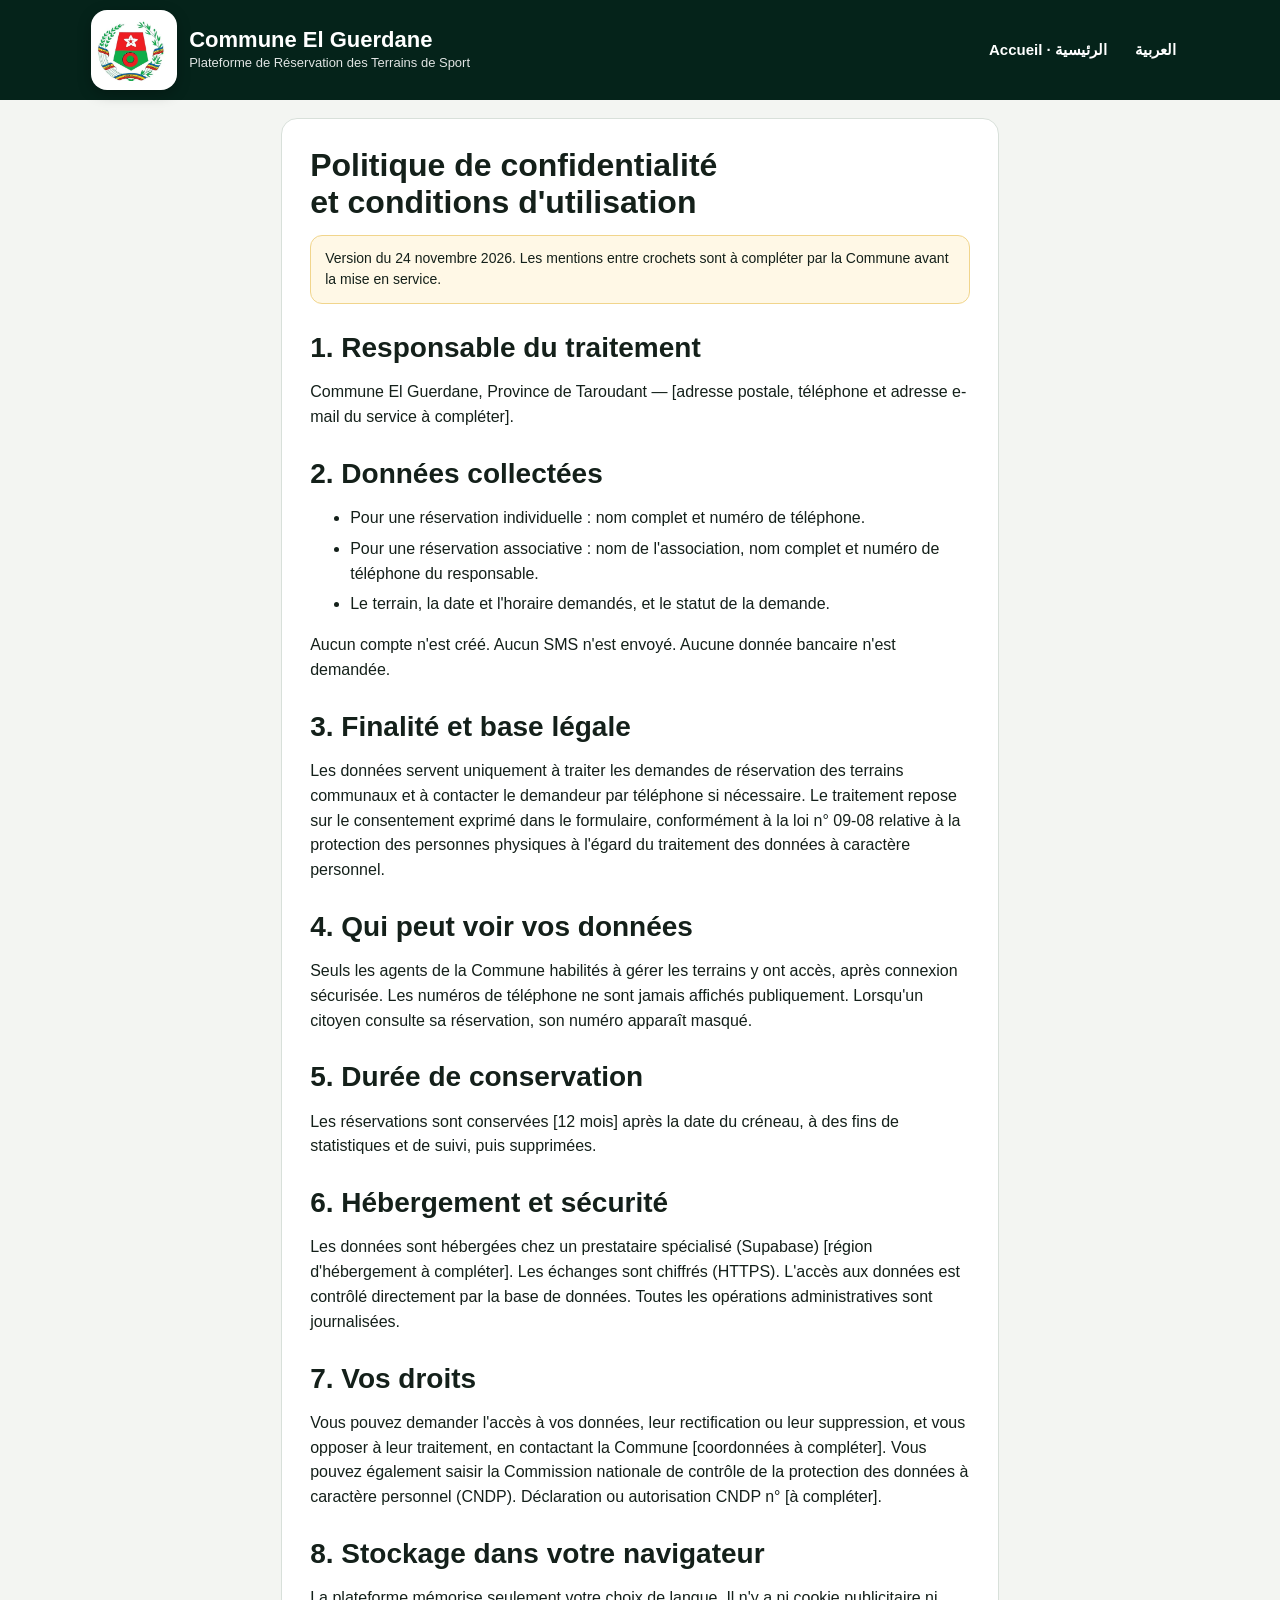
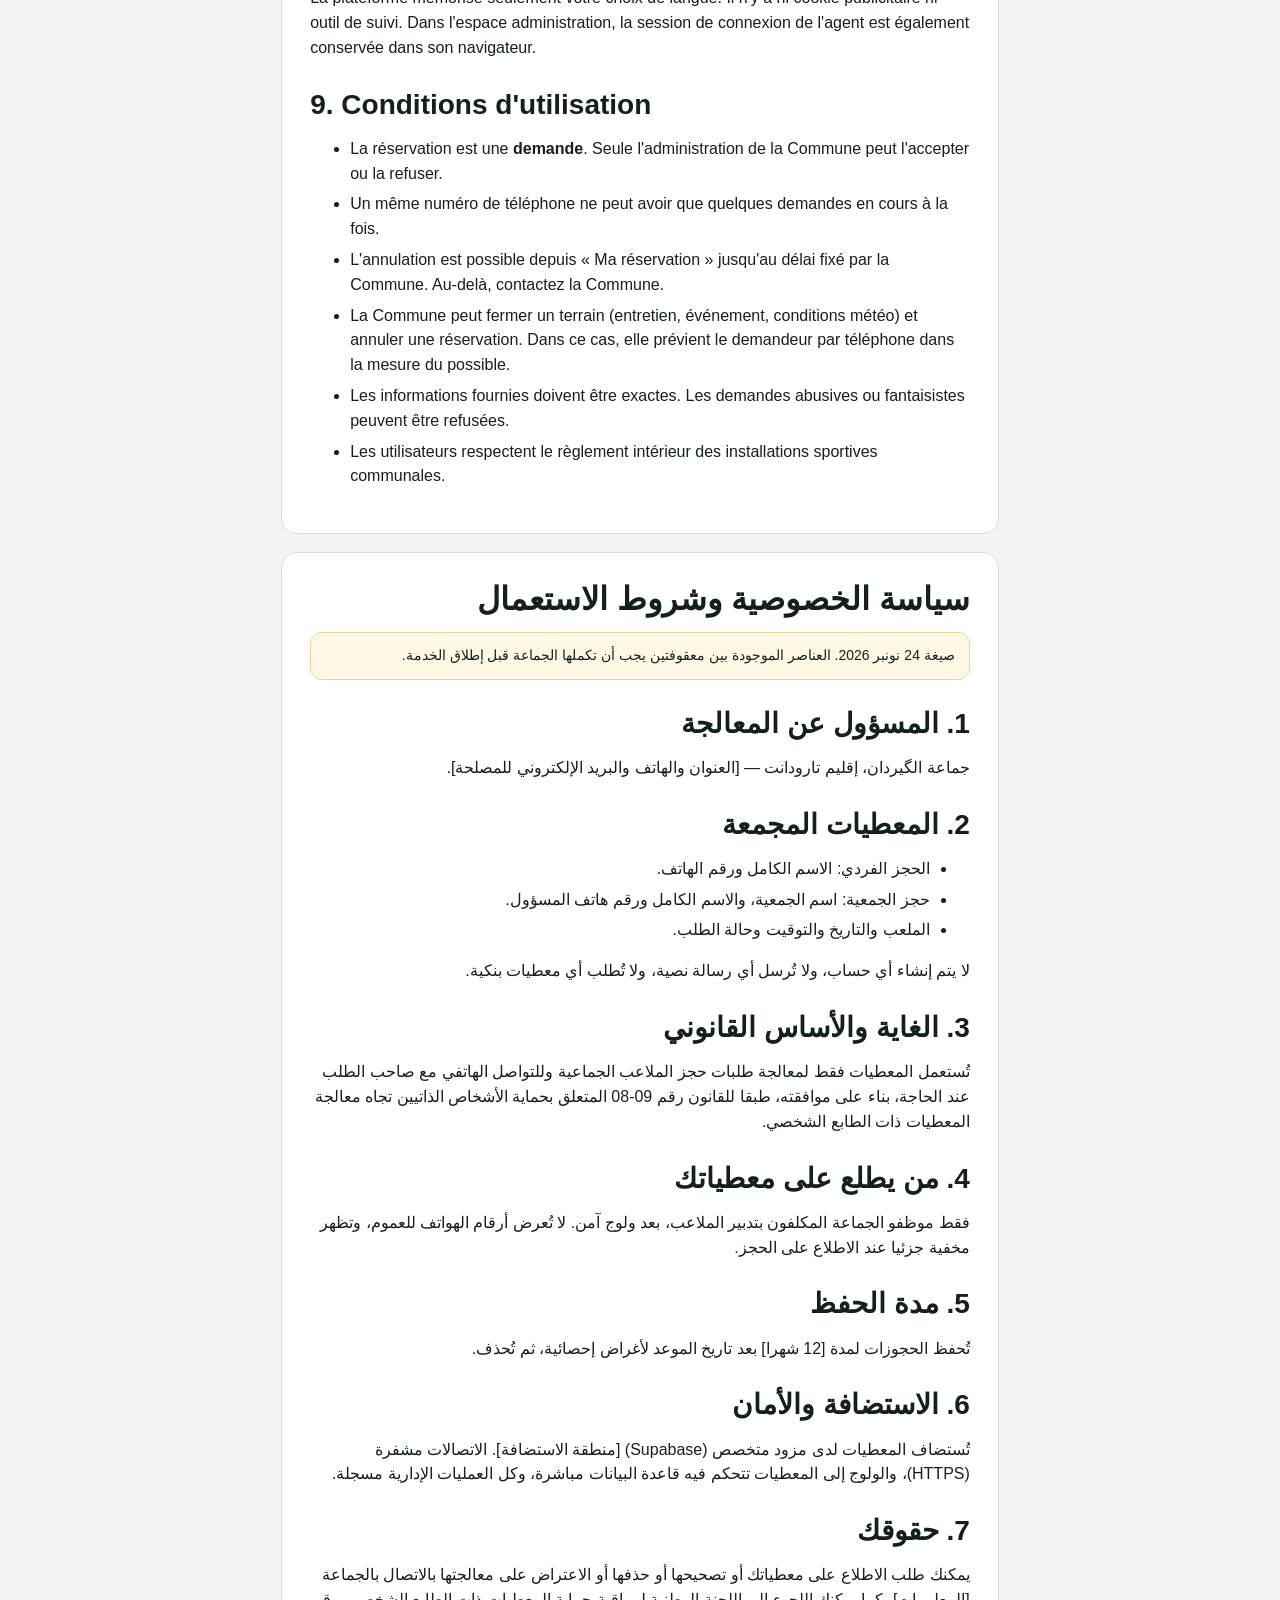
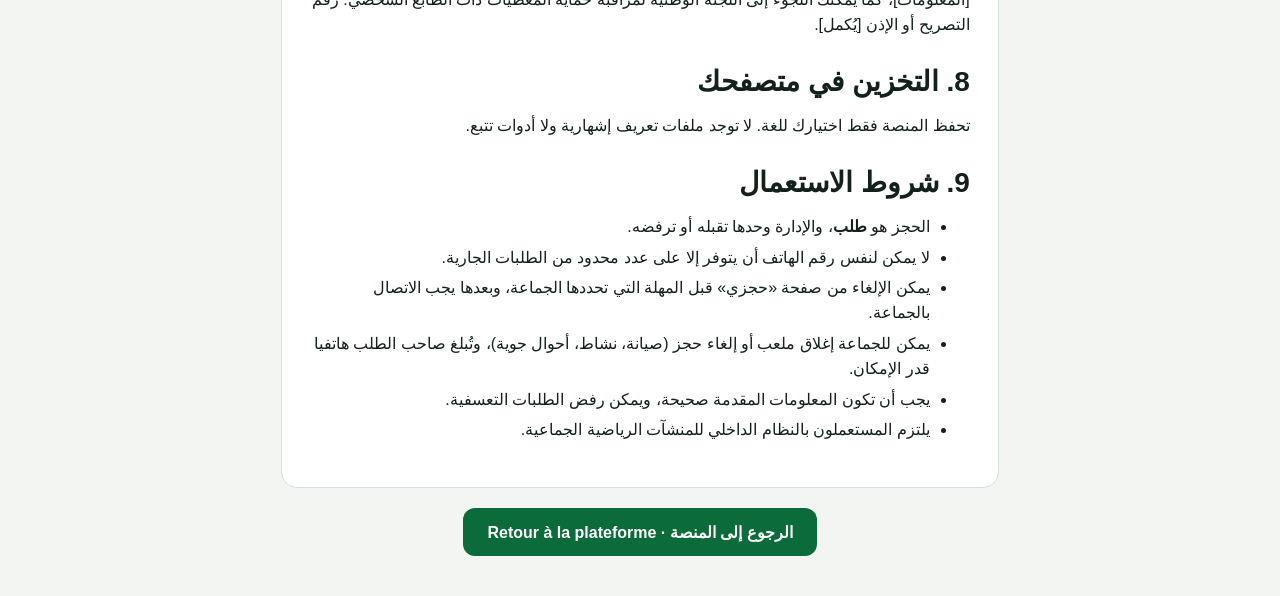
==== confidentialite.html @ 05d71c5f "Add files via upload" ====
<!DOCTYPE html>
<html lang="fr" dir="ltr">
<head>
<meta charset="utf-8">
<meta name="viewport" content="width=device-width,initial-scale=1">
<meta http-equiv="Content-Security-Policy" content="default-src 'self'; script-src 'self'; style-src 'self' 'unsafe-inline' https://fonts.googleapis.com; font-src 'self' https://fonts.gstatic.com; img-src 'self' data: blob: https://*.supabase.co; connect-src 'self' https://*.supabase.co wss://*.supabase.co; base-uri 'self'; form-action 'self'">
<meta name="referrer" content="strict-origin-when-cross-origin">
<title>Confidentialité et conditions d'utilisation – Commune El Guerdane</title>
<link rel="icon" href="assets/img/embleme.png">
<link href="https://fonts.googleapis.com/css2?family=Cairo:wght@400;600;700;800&display=swap" rel="stylesheet">
<link rel="stylesheet" href="css/style.css">
</head>
<body>
<header class="top"><div class="wrap hd"><a href="index.html" class="brand"><span class="crest"><img src="assets/img/embleme.png" alt="Commune El Guerdane"></span><span><b>Commune El Guerdane</b><small>Plateforme de Réservation des Terrains de Sport</small></span></a>
<nav class="mn"><a href="index.html">Accueil · الرئيسية</a><a href="#ar">العربية</a></nav></div></header>
<main class="wrap legal">
<div class="card">
<h1>Politique de confidentialité et conditions d'utilisation</h1>
<p class="note small">Version du 24 novembre 2026. Les mentions entre crochets sont à compléter par la Commune avant la mise en service.</p>

<h2>1. Responsable du traitement</h2>
<p>Commune El Guerdane, Province de Taroudant — [adresse postale, téléphone et adresse e-mail du service à compléter].</p>

<h2>2. Données collectées</h2>
<ul>
<li>Pour une réservation individuelle : nom complet et numéro de téléphone.</li>
<li>Pour une réservation associative : nom de l'association, nom complet et numéro de téléphone du responsable.</li>
<li>Le terrain, la date et l'horaire demandés, et le statut de la demande.</li>
</ul>
<p>Aucun compte n'est créé. Aucun SMS n'est envoyé. Aucune donnée bancaire n'est demandée.</p>

<h2>3. Finalité et base légale</h2>
<p>Les données servent uniquement à traiter les demandes de réservation des terrains communaux et à contacter le demandeur par téléphone si nécessaire. Le traitement repose sur le consentement exprimé dans le formulaire, conformément à la loi n° 09-08 relative à la protection des personnes physiques à l'égard du traitement des données à caractère personnel.</p>

<h2>4. Qui peut voir vos données</h2>
<p>Seuls les agents de la Commune habilités à gérer les terrains y ont accès, après connexion sécurisée. Les numéros de téléphone ne sont jamais affichés publiquement. Lorsqu'un citoyen consulte sa réservation, son numéro apparaît masqué.</p>

<h2>5. Durée de conservation</h2>
<p>Les réservations sont conservées [12 mois] après la date du créneau, à des fins de statistiques et de suivi, puis supprimées.</p>

<h2>6. Hébergement et sécurité</h2>
<p>Les données sont hébergées chez un prestataire spécialisé (Supabase) [région d'hébergement à compléter]. Les échanges sont chiffrés (HTTPS). L'accès aux données est contrôlé directement par la base de données. Toutes les opérations administratives sont journalisées.</p>

<h2>7. Vos droits</h2>
<p>Vous pouvez demander l'accès à vos données, leur rectification ou leur suppression, et vous opposer à leur traitement, en contactant la Commune [coordonnées à compléter]. Vous pouvez également saisir la Commission nationale de contrôle de la protection des données à caractère personnel (CNDP). Déclaration ou autorisation CNDP n° [à compléter].</p>

<h2>8. Stockage dans votre navigateur</h2>
<p>La plateforme mémorise seulement votre choix de langue. Il n'y a ni cookie publicitaire ni outil de suivi. Dans l'espace administration, la session de connexion de l'agent est également conservée dans son navigateur.</p>

<h2>9. Conditions d'utilisation</h2>
<ul>
<li>La réservation est une <b>demande</b>. Seule l'administration de la Commune peut l'accepter ou la refuser.</li>
<li>Un même numéro de téléphone ne peut avoir que quelques demandes en cours à la fois.</li>
<li>L'annulation est possible depuis « Ma réservation » jusqu'au délai fixé par la Commune. Au-delà, contactez la Commune.</li>
<li>La Commune peut fermer un terrain (entretien, événement, conditions météo) et annuler une réservation. Dans ce cas, elle prévient le demandeur par téléphone dans la mesure du possible.</li>
<li>Les informations fournies doivent être exactes. Les demandes abusives ou fantaisistes peuvent être refusées.</li>
<li>Les utilisateurs respectent le règlement intérieur des installations sportives communales.</li>
</ul>
</div>

<div class="card lang-ar" id="ar" lang="ar" dir="rtl">
<h1>سياسة الخصوصية وشروط الاستعمال</h1>
<p class="note small">صيغة 24 نونبر 2026. العناصر الموجودة بين معقوفتين يجب أن تكملها الجماعة قبل إطلاق الخدمة.</p>
<h2>1. المسؤول عن المعالجة</h2><p>جماعة الگيردان، إقليم تارودانت — [العنوان والهاتف والبريد الإلكتروني للمصلحة].</p>
<h2>2. المعطيات المجمعة</h2><ul><li>الحجز الفردي: الاسم الكامل ورقم الهاتف.</li><li>حجز الجمعية: اسم الجمعية، والاسم الكامل ورقم هاتف المسؤول.</li><li>الملعب والتاريخ والتوقيت وحالة الطلب.</li></ul><p>لا يتم إنشاء أي حساب، ولا تُرسل أي رسالة نصية، ولا تُطلب أي معطيات بنكية.</p>
<h2>3. الغاية والأساس القانوني</h2><p>تُستعمل المعطيات فقط لمعالجة طلبات حجز الملاعب الجماعية وللتواصل الهاتفي مع صاحب الطلب عند الحاجة، بناء على موافقته، طبقا للقانون رقم 09-08 المتعلق بحماية الأشخاص الذاتيين تجاه معالجة المعطيات ذات الطابع الشخصي.</p>
<h2>4. من يطلع على معطياتك</h2><p>فقط موظفو الجماعة المكلفون بتدبير الملاعب، بعد ولوج آمن. لا تُعرض أرقام الهواتف للعموم، وتظهر مخفية جزئيا عند الاطلاع على الحجز.</p>
<h2>5. مدة الحفظ</h2><p>تُحفظ الحجوزات لمدة [12 شهرا] بعد تاريخ الموعد لأغراض إحصائية، ثم تُحذف.</p>
<h2>6. الاستضافة والأمان</h2><p>تُستضاف المعطيات لدى مزود متخصص (Supabase) [منطقة الاستضافة]. الاتصالات مشفرة (HTTPS)، والولوج إلى المعطيات تتحكم فيه قاعدة البيانات مباشرة، وكل العمليات الإدارية مسجلة.</p>
<h2>7. حقوقك</h2><p>يمكنك طلب الاطلاع على معطياتك أو تصحيحها أو حذفها أو الاعتراض على معالجتها بالاتصال بالجماعة [المعلومات]، كما يمكنك اللجوء إلى اللجنة الوطنية لمراقبة حماية المعطيات ذات الطابع الشخصي. رقم التصريح أو الإذن [يُكمل].</p>
<h2>8. التخزين في متصفحك</h2><p>تحفظ المنصة فقط اختيارك للغة. لا توجد ملفات تعريف إشهارية ولا أدوات تتبع.</p>
<h2>9. شروط الاستعمال</h2><ul><li>الحجز هو <b>طلب</b>، والإدارة وحدها تقبله أو ترفضه.</li><li>لا يمكن لنفس رقم الهاتف أن يتوفر إلا على عدد محدود من الطلبات الجارية.</li><li>يمكن الإلغاء من صفحة «حجزي» قبل المهلة التي تحددها الجماعة، وبعدها يجب الاتصال بالجماعة.</li><li>يمكن للجماعة إغلاق ملعب أو إلغاء حجز (صيانة، نشاط، أحوال جوية)، وتُبلغ صاحب الطلب هاتفيا قدر الإمكان.</li><li>يجب أن تكون المعلومات المقدمة صحيحة، ويمكن رفض الطلبات التعسفية.</li><li>يلتزم المستعملون بالنظام الداخلي للمنشآت الرياضية الجماعية.</li></ul>
</div>
<p style="text-align:center;margin:20px 0 40px"><a class="btn p" href="index.html">Retour à la plateforme · الرجوع إلى المنصة</a></p>
</main>
</body>
</html>
---- css/style.css ----
/* VOICE: service public officiel, calme, lisible par tous les âges
   IDEA: un guichet communal numérique — on avance étape par étape comme à un guichet
   PICTURE: un terrain vu du ciel (lignes blanches sur gazon) qui porte la page d'accueil
   COLOUR and TYPE: vert gazon profond, blanc, rouge marocain en accent ; Cairo (arabe + latin)
   LAYOUT: une colonne calme côté citoyen, tableau de bord dense côté administration */
:root{color-scheme:light;--g:#0b6b3a;--gd:#064526;--gl:#e4f2e8;--red:#d42a2f;--bg:#f3f5f2;--card:#fff;--ink:#14201a;--mut:#55645b;--line:#d8e0da;
--pen:#d98e04;--ok:#1d8a4b;--can:#7d8580;--ref:#c1272d;--blk:#3f4a52;--done:#2f63a8}
*{box-sizing:border-box;min-width:0}
body{margin:0;background:var(--bg);color:var(--ink);font:16px/1.55 Cairo,"Segoe UI",Tahoma,Arial,sans-serif;overflow-x:clip}
h1,h2,h3{line-height:1.15;margin:0 0 12px;text-wrap:balance}
h2{font-size:clamp(22px,3vw,28px)}h3{font-size:19px}
a{color:var(--g)}
.wrap{max-width:1200px;margin:0 auto;padding:0 max(4vw,16px)}
.narrow{max-width:840px}
header.top{background:var(--g);color:#fff}
.hd{display:flex;align-items:center;gap:14px;flex-wrap:wrap;padding-block:10px}
.brand{display:flex;gap:12px;align-items:center;color:#fff;text-decoration:none;margin-inline-end:auto}
.brand b{display:block;font-size:19px;line-height:1.2}.brand small{opacity:.88;font-size:13px;display:block}
nav.mn{display:flex;gap:2px;flex-wrap:wrap}
nav.mn a{color:#fff;text-decoration:none;padding:10px 13px;border-radius:10px;font-weight:600;font-size:15px}
nav.mn a.on,nav.mn a:hover{background:rgba(255,255,255,.16)}
.langbtn{background:#fff;color:var(--g);border:0;border-radius:10px;min-height:44px;padding:6px 16px;font:inherit;font-weight:700;cursor:pointer}
.demo{background:#fff3d1;color:#664700;font-size:13px;text-align:center;padding:6px 12px}
.btn{display:inline-flex;align-items:center;justify-content:center;gap:8px;min-height:48px;padding:10px 22px;border-radius:12px;border:2px solid transparent;font:inherit;font-weight:700;cursor:pointer;text-decoration:none;font-size:16px;line-height:1.2}
.btn.p{background:var(--g);color:#fff}.btn.p:hover{background:var(--gd)}
.btn.s{background:#fff;color:var(--g);border-color:var(--g)}
.btn.r{background:var(--red);color:#fff}
.btn.gh{background:#fff;color:var(--ink);border-color:var(--line)}
.btn.sm{min-height:38px;padding:5px 12px;font-size:14px;border-radius:9px}
.btn.xl{min-height:60px;font-size:18px;padding:14px 30px}
.btn:disabled{opacity:.45;cursor:not-allowed}
:focus-visible{outline:3px solid #f2b705;outline-offset:2px}
.hero{background:linear-gradient(180deg,var(--gl),var(--bg));padding:clamp(28px,5vw,64px) 0}
.hgrid{display:grid;grid-template-columns:minmax(0,1.05fr) minmax(0,1fr);gap:clamp(20px,4vw,56px);align-items:center}
.hero h1{font-size:clamp(30px,4.4vw,48px);color:var(--gd)}
.hero p.lead{font-size:18px;color:var(--mut);max-width:34em}
.cta{display:flex;gap:12px;flex-wrap:wrap;margin-top:22px}
.pitchbox{border-radius:22px;overflow:hidden;box-shadow:0 18px 40px -18px rgba(6,61,39,.55);aspect-ratio:4/3;background:#2f8a4f}
.pitchbox svg{width:100%;height:100%;display:block}
.how{display:grid;grid-template-columns:repeat(3,minmax(0,1fr));gap:14px;margin:34px 0 8px}
.how div{background:#fff;border:1px solid var(--line);border-radius:14px;padding:16px;display:flex;gap:12px;align-items:center;font-weight:600}
.how i{flex:none;width:40px;height:40px;border-radius:50%;background:var(--g);color:#fff;display:grid;place-items:center;font-style:normal;font-weight:800}
footer{background:var(--gd);color:#e8f1ec;margin-top:48px;padding:28px 0;font-size:15px}
footer .fg{display:grid;grid-template-columns:repeat(auto-fit,minmax(220px,1fr));gap:20px}
footer b{color:#fff}
.card{background:var(--card);border:1px solid var(--line);border-radius:16px;padding:clamp(16px,3vw,28px);margin:18px 0}
.stepper{margin-top:24px}
.sp-top{font-size:15px;color:var(--mut);margin-bottom:8px}
.stepper ol{list-style:none;margin:0;padding:0;display:grid;grid-template-columns:repeat(7,minmax(0,1fr));gap:4px}
.stepper li{display:flex;flex-direction:column;align-items:center;gap:4px;font-size:12px;color:var(--mut);text-align:center}
.stepper li span{width:32px;height:32px;border-radius:50%;display:grid;place-items:center;background:#e3e8e4;font-weight:700;color:var(--mut)}
.stepper li.done span{background:var(--gl);color:var(--g)}
.stepper li.cur span{background:var(--g);color:#fff}
.stepper li.cur{color:var(--ink);font-weight:700}
.tgrid{display:grid;grid-template-columns:repeat(auto-fit,minmax(230px,1fr));gap:16px}
.tcard{display:flex;flex-direction:column;gap:6px;text-align:start;background:#fff;border:2px solid var(--line);border-radius:16px;padding:12px;font:inherit;cursor:pointer;color:var(--ink)}
.tcard:hover,.tcard.sel{border-color:var(--g);box-shadow:0 8px 22px -14px rgba(6,61,39,.6)}
.tcard b{font-size:20px}.tcard span{color:var(--mut);font-size:15px}.tcard small{color:var(--g);font-weight:700}
.timg{aspect-ratio:16/9;border-radius:11px;overflow:hidden;background:#2f8a4f}.timg svg,.timg img{width:100%;height:100%;display:block;object-fit:cover}
.cal{max-width:460px;margin:0 auto}
.calh{display:flex;align-items:center;justify-content:space-between;margin-bottom:10px}
.calh b{font-size:18px}
.calg{display:grid;grid-template-columns:repeat(7,minmax(0,1fr));gap:5px}
.calg .dn{font-size:12px;text-align:center;color:var(--mut);font-weight:700}
.calg button{aspect-ratio:1;border-radius:10px;border:1px solid var(--line);background:#fff;font:inherit;font-weight:700;cursor:pointer;display:flex;flex-direction:column;align-items:center;justify-content:center;line-height:1.1;color:var(--ink)}
.calg button small{font-size:10px;font-weight:600;color:var(--ok)}
.calg button:disabled{background:#f0f2f0;color:#b4bcb6;cursor:not-allowed;border-color:transparent}
.calg button.full small{color:var(--red)}
.calg button.sel{background:var(--g);color:#fff}.calg button.sel small{color:#fff}
.calg button.today{border-color:var(--g)}
.slots{display:grid;grid-template-columns:repeat(auto-fill,minmax(130px,1fr));gap:10px}
.slot{min-height:58px;border-radius:12px;border:2px solid var(--g);background:#fff;color:var(--g);font:inherit;font-weight:800;font-size:17px;cursor:pointer;display:flex;flex-direction:column;align-items:center;justify-content:center;line-height:1.2;white-space:nowrap}
.slot small{font-size:12px;font-weight:600}
.slot:hover{background:var(--gl)}
.slot:disabled{border-color:transparent;background:#eef0ee;color:#9aa49d;cursor:not-allowed;text-decoration:line-through}
.slot:disabled small{text-decoration:none}
.seg{display:grid;grid-template-columns:1fr 1fr;gap:10px;margin-bottom:18px}
.seg button{min-height:56px;border-radius:12px;border:2px solid var(--line);background:#fff;font:inherit;font-weight:700;font-size:17px;cursor:pointer;color:var(--ink)}
.seg button.on{border-color:var(--g);background:var(--gl);color:var(--gd)}
.f{display:block;margin-bottom:16px}
.f>span{display:block;font-weight:700;margin-bottom:6px}
input,select,textarea{font:inherit;font-size:16px;width:100%;min-height:48px;padding:10px 12px;border:1.5px solid #c3cdc6;border-radius:10px;background:#fff;color:var(--ink)}
input:focus,select:focus{border-color:var(--g);outline:none;box-shadow:0 0 0 3px rgba(11,93,59,.18)}
input[type=checkbox]{width:22px;height:22px;min-height:0;accent-color:var(--g);flex:none}
.f small{color:var(--mut);font-size:13px}
.err{display:block;color:var(--red);font-size:14px;font-style:normal;font-weight:600;margin-top:4px}
.chk{display:flex;gap:10px;align-items:flex-start;font-size:15px;margin:8px 0 16px}
.code{font-size:30px;letter-spacing:.5em;text-align:center;font-weight:800;max-width:300px;margin:0 auto;display:block;direction:ltr}
.nav2{display:flex;justify-content:space-between;gap:10px;flex-wrap:wrap;margin-top:20px}
.recap{display:grid;grid-template-columns:auto 1fr;gap:10px 18px;font-size:17px;margin:0}
.recap dt{color:var(--mut)}.recap dd{margin:0;font-weight:700}
.okbox{text-align:center;padding:10px 0}
.okic{width:84px;height:84px;border-radius:50%;background:var(--gl);display:grid;place-items:center;margin:0 auto 14px}
.resnum{display:inline-block;font-size:28px;font-weight:800;letter-spacing:.04em;background:var(--gl);color:var(--gd);padding:8px 20px;border-radius:12px;direction:ltr;margin:6px 0 10px}
.note{background:#fff8e6;border:1px solid #f1d58c;border-radius:12px;padding:12px 14px;font-size:15px}
.badge{display:inline-block;padding:2px 10px;border-radius:999px;font-size:13px;font-weight:700;color:#fff;white-space:nowrap}
.b-pending{background:var(--pen)}.b-confirmed{background:var(--ok)}.b-refused{background:var(--ref)}.b-cancelled{background:var(--can)}.b-done{background:var(--done)}.b-blocked{background:var(--blk)}
.b-assoc{background:#e9e1f7;color:#4b2a86}.b-indiv{background:#e4ecf4;color:#294b6e}
.rlist{display:grid;gap:12px}
.ritem{border:1px solid var(--line);border-radius:14px;padding:14px 16px;display:grid;gap:4px}
.ritem .top{display:flex;justify-content:space-between;gap:8px;flex-wrap:wrap;align-items:center}
.ritem b.n{direction:ltr;unicode-bidi:isolate}
/* admin */
.adm{display:grid;grid-template-columns:230px minmax(0,1fr);gap:20px;margin-top:20px}
.side{background:#fff;border:1px solid var(--line);border-radius:16px;padding:10px;align-self:start;position:sticky;top:10px}
.side button{display:flex;width:100%;text-align:start;background:none;border:0;font:inherit;font-weight:600;padding:11px 12px;border-radius:10px;cursor:pointer;color:var(--ink);min-height:44px;align-items:center;gap:8px}
.side button.on{background:var(--gl);color:var(--gd)}
.side .who{font-size:13px;color:var(--mut);padding:8px 12px;border-top:1px solid var(--line);margin-top:6px}
.kpis{display:grid;grid-template-columns:repeat(4,minmax(0,1fr));gap:12px}
.kpi{background:#fff;border:1px solid var(--line);border-radius:14px;padding:14px 16px}
.kpi span{color:var(--mut);font-size:14px;display:block}.kpi b{font-size:clamp(28px,4vw,38px);line-height:1.1}
.kpi.pen{border-top:4px solid var(--pen)}.kpi.ok{border-top:4px solid var(--ok)}.kpi.can{border-top:4px solid var(--can)}.kpi.tod{border-top:4px solid var(--g)}
.two{display:grid;grid-template-columns:minmax(0,1fr) minmax(0,1fr);gap:16px}
.bar{display:grid;grid-template-columns:110px minmax(0,1fr) 40px;gap:10px;align-items:center;margin:8px 0;font-size:15px}
.bar i{display:block;height:14px;border-radius:7px;background:var(--g)}
.bar em{font-style:normal;font-weight:700;text-align:end}
.wk{display:grid;grid-template-columns:repeat(7,minmax(0,1fr));gap:6px;align-items:end;height:130px}
.wk div{display:flex;flex-direction:column;align-items:center;justify-content:flex-end;height:100%;font-size:12px;color:var(--mut)}
.wk i{display:block;width:70%;background:var(--g);border-radius:6px 6px 0 0;min-height:3px}
.wk b{font-size:13px;color:var(--ink)}
.tools{display:flex;gap:8px;flex-wrap:wrap;align-items:center;margin-bottom:14px}
.tools input,.tools select{width:auto;flex:1 1 150px;min-height:44px}
table{width:100%;border-collapse:collapse;font-size:15px}
th,td{padding:10px 8px;border-bottom:1px solid var(--line);text-align:start;vertical-align:top}
th{font-size:13px;color:var(--mut);font-weight:700;background:#f7f9f7}
td.num,.ltr{direction:ltr;unicode-bidi:isolate;white-space:nowrap}
.acts{display:flex;gap:6px;flex-wrap:wrap}
.scroll{overflow-x:auto}
.legend{display:flex;gap:12px;flex-wrap:wrap;font-size:13px;margin:6px 0 12px}
.legend span{display:flex;gap:6px;align-items:center}.legend i{width:14px;height:14px;border-radius:4px;display:inline-block}
.pg{border-collapse:separate;border-spacing:0;min-width:760px;font-size:13px}
.pg th,.pg td{border:1px solid var(--line);padding:4px;height:44px}
.pg td.h{font-weight:700;color:var(--mut);white-space:nowrap;width:64px;background:#f7f9f7;position:sticky;inset-inline-start:0}
.chip{display:block;width:100%;text-align:start;border:0;border-radius:7px;padding:3px 6px;margin:2px 0;font:inherit;font-size:12px;font-weight:700;color:#fff;cursor:pointer;line-height:1.3;overflow:hidden;text-overflow:ellipsis;white-space:nowrap}
.c-pending{background:var(--pen)}.c-confirmed{background:var(--ok)}.c-cancelled{background:var(--can);text-decoration:line-through}.c-refused{background:var(--ref);text-decoration:line-through}.c-done{background:var(--done)}.c-blocked{background:repeating-linear-gradient(45deg,#3f4a52,#3f4a52 6px,#59646c 6px,#59646c 12px);cursor:default}
.mgrid{display:grid;grid-template-columns:repeat(7,minmax(0,1fr));gap:4px}
.mgrid .dn{font-size:12px;font-weight:700;color:var(--mut);text-align:center}
.mgrid button{min-height:76px;border:1px solid var(--line);background:#fff;border-radius:10px;text-align:start;padding:5px;font:inherit;cursor:pointer;display:flex;flex-direction:column;gap:3px;color:var(--ink)}
.mgrid button.out{opacity:.4}.mgrid button.today{border-color:var(--g);border-width:2px}
.mgrid .dots{display:flex;gap:3px;flex-wrap:wrap}.mgrid .dots span{font-size:11px;color:#fff;border-radius:5px;padding:0 5px;font-weight:700}
.tform{display:grid;grid-template-columns:repeat(2,minmax(0,1fr));gap:0 16px}
.days{display:flex;flex-wrap:wrap;gap:8px;margin-bottom:16px}
.days label{display:flex;gap:6px;align-items:center;border:1px solid var(--line);border-radius:10px;padding:6px 10px;font-size:14px}
.thumb{width:120px;aspect-ratio:16/9;border-radius:8px;overflow:hidden;background:#2f8a4f}.thumb svg,.thumb img{width:100%;height:100%;object-fit:cover;display:block}
.muted{color:var(--mut)}.small{font-size:14px}
.crest{flex:none;width:86px;height:80px;border-radius:16px;background:#fff;display:grid;place-items:center;box-shadow:0 4px 14px rgba(0,0,0,.25);padding:5px}.crest img{width:100%;height:100%;object-fit:contain;image-rendering:auto}.brand b{font-size:22px!important}@media(max-width:700px){.crest{width:66px;height:62px}}
.brand .pl{display:flex;gap:8px;align-items:center;padding-inline-start:14px;margin-inline-start:4px;border-inline-start:1px solid rgba(255,255,255,.35)}
.pitchbox{position:relative;margin:0;aspect-ratio:4/3.4;background:#2f8a4f}.pitchbox img{width:100%;height:100%;object-fit:cover;display:block}
.pitchbox figcaption{position:absolute;inset-inline:0;bottom:0;padding:28px 14px 10px;background:linear-gradient(transparent,rgba(0,0,0,.65));color:#fff;font-size:13px;font-weight:600}
.pbadge{position:absolute;top:14px;inset-inline-start:14px;display:flex;gap:10px;align-items:center;background:rgba(255,255,255,.94);border-radius:14px;padding:6px 12px 6px 6px;box-shadow:0 8px 20px -8px rgba(0,0,0,.4)}
.pbadge small{white-space:nowrap}.pitchbox img{object-position:62% center}.pbadge b{display:block;font-size:18px;color:var(--gd);line-height:1.1}.pbadge small{color:var(--mut);font-size:12px}
.ours{margin-top:30px}.tcard.big{cursor:default}.tcard.big .btn{margin-top:6px}
.timg{position:relative}.timg .tag{position:absolute;top:10px;inset-inline-start:10px;background:var(--red);color:#fff;font-weight:800;padding:3px 12px;border-radius:8px;font-size:15px}
.flogo{display:flex;gap:14px;align-items:flex-start}.flogo img{width:92px;border-radius:12px;background:#fff;padding:4px;flex:none}
@media(max-width:900px){.brand .pl{display:none}}
.dhero{display:grid;grid-template-columns:minmax(0,1fr) auto;gap:20px;align-items:center;background:radial-gradient(circle at 85% 20%,#14874a 0,transparent 55%),linear-gradient(135deg,#064526,#0b6b3a);color:#fff;border-radius:20px;padding:clamp(18px,3vw,30px);position:relative;overflow:hidden;margin-bottom:16px}
.dhero::before{content:"";position:absolute;inset:-40px auto -40px 52%;width:260px;border:2px solid rgba(255,255,255,.08);border-radius:50%}
.dhero::after{content:"";position:absolute;top:0;bottom:0;left:52%;border-left:2px solid rgba(255,255,255,.08)}
.dh-txt{position:relative;z-index:1}.dh-txt small{opacity:.8;font-weight:600}.dhero h2{font-size:clamp(26px,3.4vw,36px);margin:4px 0 6px}.dhero p{margin:0;opacity:.9}
.dbtn{background:#fff;color:var(--gd)}.dbtn.o{background:transparent;color:#fff;border-color:rgba(255,255,255,.6)}
.ring{position:relative;width:150px;height:150px;z-index:1}.ring svg{width:100%;height:100%}.ring div{position:absolute;inset:0;display:flex;flex-direction:column;align-items:center;justify-content:center;text-align:center}.ring b{font-size:32px;line-height:1}.ring small{font-size:11px;opacity:.85;max-width:90px;line-height:1.25}
.kp2{display:grid;grid-template-columns:repeat(4,minmax(0,1fr));gap:12px;margin-bottom:16px}
.k{background:#fff;border-radius:16px;padding:16px;display:grid;grid-template-columns:auto 1fr;grid-template-rows:auto auto;column-gap:12px;align-items:center;border:1px solid var(--line);box-shadow:0 6px 18px -14px rgba(6,69,38,.5)}
.k i{grid-row:span 2;width:50px;height:50px;border-radius:14px;display:grid;place-items:center}.k b{font-size:30px;line-height:1}.k span{font-size:13px;color:var(--mut);line-height:1.25}
.k-tod i{background:#e4f2e8;color:var(--g)}.k-pen i{background:#fdf1d8;color:#b57400}.k-ok i{background:#dff3e7;color:var(--ok)}.k-can i{background:#eceeed;color:#5f6763}
.dgrid{display:grid;grid-template-columns:minmax(0,1.5fr) minmax(0,1fr);gap:16px;margin-bottom:16px}
.panel{background:#fff;border:1px solid var(--line);border-radius:18px;padding:18px;margin-bottom:16px}.dgrid .panel{margin:0}
.ph{display:flex;justify-content:space-between;align-items:center;gap:8px;margin-bottom:12px}.ph h3{margin:0}
.trow{display:grid;grid-template-columns:150px minmax(0,1fr);gap:12px;align-items:center;padding:10px 0;border-bottom:1px dashed var(--line)}
.tname{display:flex;gap:10px;align-items:center}.tth{width:52px;height:40px;border-radius:9px;overflow:hidden;flex:none;background:#2f8a4f}.tth img,.tth svg{width:100%;height:100%;object-fit:cover;display:block}.tth.big{width:88px;height:62px;border-radius:12px}
.trk{display:grid;grid-auto-flow:column;grid-auto-columns:minmax(0,1fr);gap:5px}.trk.closed{display:block;color:var(--mut);font-style:italic;padding:12px;background:#f3f5f3;border-radius:10px}
.sl{border:0;border-radius:10px;padding:7px 8px;text-align:start;font:inherit;display:flex;flex-direction:column;min-height:56px;overflow:hidden}.sl b{font-size:14px}.sl span{font-size:11.5px;white-space:nowrap;overflow:hidden;text-overflow:ellipsis}
button.sl{cursor:pointer}.s-free{background:repeating-linear-gradient(90deg,#eef6f0 0 10px,#e6f1ea 10px 20px);color:var(--g)}.s-pending{background:var(--pen);color:#fff}.s-confirmed,.s-done{background:var(--ok);color:#fff}.s-blocked{background:#3f4a52;color:#fff}
.lg-free{background:#e6f1ea;border:1px solid #bcd9c6}.lg-pending{background:var(--pen)}.lg-confirmed{background:var(--ok)}.lg-blocked{background:#3f4a52}
.pc{display:grid;grid-template-columns:auto minmax(0,1fr) auto;gap:12px;align-items:center;padding:10px 0;border-bottom:1px solid var(--line)}
.pd{width:50px;height:54px;border-radius:12px;background:#fdf1d8;color:#8a5a00;display:flex;flex-direction:column;align-items:center;justify-content:center;line-height:1}.pd b{font-size:20px}.pd small{font-size:11px}
.pi b{display:block}.pi small{color:var(--mut);font-size:13px}
.empty{text-align:center;padding:18px 8px;color:var(--mut)}.empty p{margin:8px 0 12px}
.wk2{display:grid;grid-template-columns:repeat(7,minmax(0,1fr));gap:8px;height:170px;align-items:end}
.wk2 div{height:100%;display:flex;flex-direction:column;justify-content:flex-end;align-items:center;gap:4px}.wk2 i{width:100%;max-width:38px;border-radius:10px 10px 4px 4px;background:linear-gradient(#1f9a4a,#0b6b3a)}.wk2 em{font-style:normal;font-weight:700;font-size:13px}.wk2 span{font-size:12px;color:var(--mut)}
.wk2 .now i{background:linear-gradient(#e8484d,#c1272d)}.wk2 .now span{color:var(--red);font-weight:700}
.tocc{display:grid;grid-template-columns:auto minmax(0,1fr);gap:12px;align-items:center;margin-bottom:14px}
.meter{height:10px;border-radius:6px;background:#eef1ef;margin:6px 0 4px;overflow:hidden}.meter i{display:block;height:100%;background:linear-gradient(90deg,#1f9a4a,#f3c316);border-radius:6px}
@media(max-width:1000px){.dgrid{grid-template-columns:1fr}.kp2{grid-template-columns:repeat(2,minmax(0,1fr))}}
@media(max-width:560px){.dhero{grid-template-columns:1fr}.ring{width:120px;height:120px}.trow{grid-template-columns:1fr}.trk{grid-auto-flow:row;grid-template-columns:repeat(auto-fill,minmax(88px,1fr))}}
/* ===== V7 : terrain de nuit sous les projecteurs ===== */
:root{--night:#05231a;--night2:#0a3826;--flood:#f3c316;--fs:Oswald,"Arial Narrow",Cairo,sans-serif}
header.top{background:var(--night)}nav.mn a.on,nav.mn a:hover{background:rgba(243,195,22,.16);color:#fff}
.demo{background:#0a3826;color:#cfe6d7}
.btn.y{background:var(--flood);color:#2b2200}.btn.y:hover{background:#ffd640}.btn.w{background:transparent;color:#fff;border-color:rgba(255,255,255,.7)}.btn.w:hover{background:rgba(255,255,255,.1)}
.night{position:relative;overflow:hidden;color:#fff;background:radial-gradient(ellipse 38% 55% at 6% 0%,rgba(255,236,170,.38),transparent 70%),radial-gradient(ellipse 38% 55% at 94% 0%,rgba(255,236,170,.38),transparent 70%),linear-gradient(180deg,rgba(3,22,14,.62),rgba(3,26,16,.94) 78%),var(--bg) center 60%/cover,#06261a;padding:clamp(40px,6vw,84px) 0 0}
.lamp{position:absolute;top:-6px;width:96px;opacity:.95}.lamp.l{left:1%}.lamp.r{right:1%}
.bulb{filter:drop-shadow(0 0 6px #fff3b0) drop-shadow(0 0 14px rgba(255,220,120,.9))}
.nhero{display:grid;grid-template-columns:minmax(0,1.1fr) minmax(0,.9fr);gap:clamp(24px,4vw,60px);align-items:center;position:relative;z-index:1;padding-bottom:40px}
.nlogo{display:inline-flex;align-items:center;gap:12px;background:rgba(255,255,255,.95);color:var(--night);border-radius:16px;padding:6px 16px 6px 6px;font-weight:700;font-size:14px;line-height:1.3;margin-bottom:22px}.nlogo img{width:64px;height:56px;object-fit:contain}.nlogo b{font-family:var(--fs);font-size:17px;color:#0b6b3a}
.night h1{font-size:clamp(34px,5.4vw,60px);line-height:1.04;margin:0 0 14px;color:#fff}.night h1 em{display:block;font-style:normal;color:var(--flood);text-shadow:0 0 28px rgba(243,195,22,.45)}
.night .lead{color:#d8eadf;font-size:18px;max-width:32em}
.perks{list-style:none;display:flex;flex-wrap:wrap;gap:8px 18px;padding:0;margin:22px 0 0;font-size:15px;color:#cfe6d7}.perks li::before{content:"✓";color:var(--flood);font-weight:800;margin-inline-end:6px}
.board{background:rgba(4,22,14,.72);backdrop-filter:blur(6px);-webkit-backdrop-filter:blur(6px);border:1px solid rgba(255,255,255,.14);border-radius:22px;padding:18px;box-shadow:0 30px 60px -30px rgba(0,0,0,.8)}
.bhead{display:flex;align-items:center;gap:10px;margin-bottom:12px;font-family:var(--fs);font-size:20px;letter-spacing:.02em}.bhead span:last-child{margin-inline-start:auto;font-size:15px;color:#a9c9b5}
.dot{width:10px;height:10px;border-radius:50%;background:#2ee66b;box-shadow:0 0 0 0 rgba(46,230,107,.6);animation:pulse 2s infinite}
@keyframes pulse{70%{box-shadow:0 0 0 10px rgba(46,230,107,0)}100%{box-shadow:0 0 0 0 rgba(46,230,107,0)}}
.sbrow{padding:12px 0;border-top:1px solid rgba(255,255,255,.1)}.sbh{display:flex;justify-content:space-between;gap:8px;flex-wrap:wrap;margin-bottom:8px}.sbh b{font-size:17px}.sbh span{font-size:13px;color:#a9c9b5}
.sbslots{display:grid;grid-template-columns:repeat(auto-fill,minmax(70px,1fr));gap:6px}
.sbs{font-family:var(--fs);font-size:20px;font-weight:600;border-radius:10px;padding:8px 4px;text-align:center;background:#0d2f20;color:var(--flood);border:1px solid rgba(243,195,22,.45);cursor:pointer;direction:ltr}
button.sbs:hover{background:var(--flood);color:#2b2200}.sbs.off{color:rgba(255,255,255,.28);border-color:transparent;background:rgba(255,255,255,.05);text-decoration:line-through;cursor:default}
.sbnone{color:#a9c9b5;font-size:14px;margin:0}.bnote{font-size:13px;color:#a9c9b5;margin:10px 0 0}
.pline{display:block;width:100%;height:70px;position:relative;z-index:1}
.steps3{margin-top:34px}.steps3 ol{list-style:none;padding:0;margin:0;display:grid;grid-template-columns:repeat(3,minmax(0,1fr));gap:16px;position:relative}
.steps3 ol::before{content:"";position:absolute;top:28px;inset-inline:10% 10%;border-top:3px dashed #b9d8c4}
.steps3 li{position:relative;text-align:center;display:flex;flex-direction:column;align-items:center;gap:10px}
.steps3 li span{width:56px;height:56px;border-radius:50%;background:var(--night);color:var(--flood);font-family:var(--fs);font-size:26px;display:grid;place-items:center;box-shadow:0 0 0 6px var(--bg)}
.tgrid2{display:grid;grid-template-columns:repeat(auto-fit,minmax(280px,1fr));gap:20px}
.tc2{background:#fff;border-radius:22px;overflow:hidden;border:1px solid var(--line);box-shadow:0 20px 40px -30px rgba(5,35,26,.7)}
.tc2img{position:relative;aspect-ratio:16/10;background:#2f8a4f}.tc2img img,.tc2img svg{width:100%;height:100%;object-fit:cover;display:block}
.tc2ov{position:absolute;inset:auto 0 0 0;padding:40px 18px 14px;background:linear-gradient(transparent,rgba(3,22,14,.85));color:#fff;display:flex;justify-content:space-between;align-items:flex-end;gap:10px}
.tc2ov b{font-family:var(--fs);font-size:30px;line-height:1}.tc2ov span{font-family:var(--fs);font-size:18px;color:var(--flood)}
.tc2body{padding:16px 18px 18px;display:grid;gap:10px}.tc2body p{margin:0;color:var(--mut)}
.chips{display:flex;gap:6px;flex-wrap:wrap}.chips span{background:var(--gl);color:var(--gd);border-radius:999px;padding:3px 12px;font-size:13px;font-weight:700}
.inaug{margin:36px 0 0;position:relative;border-radius:24px;overflow:hidden;aspect-ratio:16/7;min-height:340px;display:grid}.inaug img{height:100%;min-height:0}
.inaug img{grid-area:1/1;width:100%;height:100%;object-fit:cover;object-position:60% 12%}
.inaug figcaption{grid-area:1/1;align-self:end;background:linear-gradient(transparent,rgba(3,22,14,.9) 55%);color:#fff;padding:60px clamp(18px,3vw,32px) 22px;display:grid;gap:6px}
.inaug b{font-size:clamp(22px,3vw,30px);line-height:1.15}.inaug span{color:#d8eadf;max-width:40em}.inaug small{color:#a9c9b5;font-size:13px}
/* réservation */
.stepper ol{position:relative}.stepper li.cur span{background:var(--night);color:var(--flood);box-shadow:0 0 0 4px rgba(243,195,22,.35)}
.slots{grid-template-columns:repeat(auto-fill,minmax(130px,1fr))}
.slot{background:var(--night);color:var(--flood);border:0;font-family:var(--fs);font-size:22px;min-height:72px;box-shadow:inset 0 -3px 0 rgba(0,0,0,.35)}
.slot small{font-family:Cairo,sans-serif;color:#9fd7b2;font-size:12px}.slot:hover{background:var(--night2);outline:2px solid var(--flood)}
.slot:disabled{background:#e9ecea;color:#a4ada7}
.tcard{border-radius:20px}.calg button.sel{background:var(--night);color:var(--flood)}
.ticket{display:grid;grid-template-columns:minmax(0,1fr) 150px;max-width:620px;margin:10px auto 18px;filter:drop-shadow(0 18px 28px rgba(5,35,26,.28))}
.tk-main{background:#fff;border-radius:18px 0 0 18px;padding:20px;border:1px solid var(--line);border-inline-end:0;position:relative}
[dir=rtl] .tk-main{border-radius:0 18px 18px 0}
.tk-top{display:flex;align-items:center;gap:10px;font-weight:700;line-height:1.25}.tk-top img{width:52px;height:46px;object-fit:contain}.tk-top small{font-weight:600;color:var(--mut)}
.tk-num{font-family:var(--fs);font-size:clamp(26px,5vw,34px);letter-spacing:.04em;color:var(--night);margin:12px 0}
.ticket dl{display:grid;grid-template-columns:1fr 1fr;gap:10px 16px;margin:0}.ticket dt{font-size:12px;color:var(--mut)}.ticket dd{margin:0;font-weight:700}
.tk-stub{background:var(--night);color:#fff;border-radius:0 18px 18px 0;display:flex;flex-direction:column;align-items:center;justify-content:center;gap:2px;padding:16px 10px;position:relative;border-inline-start:3px dashed rgba(255,255,255,.35);
 -webkit-mask:radial-gradient(circle 12px at 0 0,#0000 98%,#000) top left/100% 51% no-repeat,radial-gradient(circle 12px at 0 100%,#0000 98%,#000) bottom left/100% 51% no-repeat;mask:radial-gradient(circle 12px at 0 0,#0000 98%,#000) top left/100% 51% no-repeat,radial-gradient(circle 12px at 0 100%,#0000 98%,#000) bottom left/100% 51% no-repeat}
[dir=rtl] .tk-stub{border-radius:18px 0 0 18px}
.tk-stub small{color:#a9c9b5;font-size:12px}.tk-stub b{font-family:var(--fs);font-size:44px;color:var(--flood);line-height:1}.tk-stub span{font-family:var(--fs);font-size:16px}.tk-stub em{font-style:normal;font-size:13px;color:#cfe6d7;margin-top:6px}
.okbox{text-align:center}
@media(max-width:820px){.nhero{grid-template-columns:1fr}.lamp{width:64px}.steps3 ol{grid-template-columns:1fr;gap:10px}.steps3 ol::before{display:none}.steps3 li{flex-direction:row;text-align:start}}
@media(max-width:520px){.ticket{grid-template-columns:1fr}.tk-main{border-radius:18px 18px 0 0;border-inline-end:1px solid var(--line)}.tk-stub{border-radius:0 0 18px 18px;border-inline-start:0;border-top:3px dashed rgba(255,255,255,.35);flex-direction:row;gap:12px;-webkit-mask:none;mask:none}.tk-stub b{font-size:34px}.ticket dl{grid-template-columns:1fr}}
@media(prefers-reduced-motion:no-preference){.bulb{animation:on 1.6s ease-out both}.bulb:nth-child(odd){animation-delay:.25s}@keyframes on{0%,30%{opacity:.15}45%{opacity:.9}55%{opacity:.3}100%{opacity:1}}}
@media(prefers-reduced-motion:reduce){.dot{animation:none}}
#toast{position:fixed;inset-inline:0;bottom:18px;display:flex;flex-direction:column;align-items:center;gap:8px;z-index:60;pointer-events:none;padding:0 12px}
#toast div{background:var(--ink);color:#fff;padding:12px 18px;border-radius:12px;box-shadow:0 10px 30px -10px rgba(0,0,0,.5);max-width:520px;font-weight:600;pointer-events:auto}
#toast div.sms{background:#fff;color:var(--ink);border:2px solid var(--g)}
#toast div.sms b{font-size:22px;letter-spacing:.2em;direction:ltr;display:inline-block}
#toast div.err{background:var(--red)}
#modal{position:fixed;inset:0;background:rgba(10,20,15,.5);display:none;align-items:center;justify-content:center;z-index:50;padding:16px}
#modal.on{display:flex}
#modal .box{background:#fff;border-radius:16px;padding:22px;width:min(560px,100%);max-height:90vh;overflow:auto}
.login{max-width:420px;margin:40px auto}
@media(max-width:900px){.adm{grid-template-columns:1fr}.side{position:static;display:flex;flex-wrap:wrap;gap:4px}.side button{width:auto}.side .who{width:100%}.kpis{grid-template-columns:repeat(2,minmax(0,1fr))}.two{grid-template-columns:1fr}}
@media(max-width:700px){.hgrid{grid-template-columns:1fr}.pitchbox{order:-1}.how{grid-template-columns:1fr}.stepper li em{display:none}.tform{grid-template-columns:1fr}.brand small{display:none}nav.mn a{padding:8px 10px;font-size:14px}}
@media(max-width:600px){table{font-size:14px}.stack thead{display:none}.stack tr{display:grid;padding-block:10px;border-bottom:1px solid var(--line)}.stack td{display:flow-root;border:0;padding:3px 0;padding-inline-start:7.5em;text-align:start}.stack td::before{content:attr(data-l);float:inline-start;width:7em;margin-inline-start:-7.5em;color:var(--mut);font-size:13px;white-space:normal}.stack td:empty{display:none}}
@media(prefers-reduced-motion:no-preference){.card{animation:up .35s ease-out}@keyframes up{from{opacity:0;transform:translateY(8px)}}}
@media print{body *{visibility:hidden}#printArea,#printArea *{visibility:visible}#printArea{position:absolute;inset:0;padding:20px}.noprint{display:none!important}}
/* ===== Ajouts version en ligne ===== */
.spin{width:38px;height:38px;border-radius:50%;border:4px solid var(--gl);border-top-color:var(--g);margin:10px auto;animation:sp 1s linear infinite}
@keyframes sp{to{transform:rotate(360deg)}}
.skip{position:absolute;inset-inline-start:-9999px;top:0;background:#fff;color:var(--ink);padding:8px 14px;z-index:99}.skip:focus{inset-inline-start:8px}
.live{display:inline-flex;align-items:center;gap:6px;font-size:13px;font-weight:700;color:var(--ok)}.live i{width:9px;height:9px;border-radius:50%;background:#2ee66b;display:inline-block;animation:pulse 2s infinite}
.live.off{color:var(--mut)}.live.off i{background:#aab3ad;animation:none}
code{background:#eef1ef;padding:1px 6px;border-radius:6px}
.trow{grid-template-columns:130px minmax(0,1fr)}.sl{padding:6px 5px}.sl b{font-size:13px}
.legal{max-width:820px}.legal h2{margin-top:28px}.legal li{margin-bottom:6px}.legal .lang-ar{direction:rtl;text-align:right}
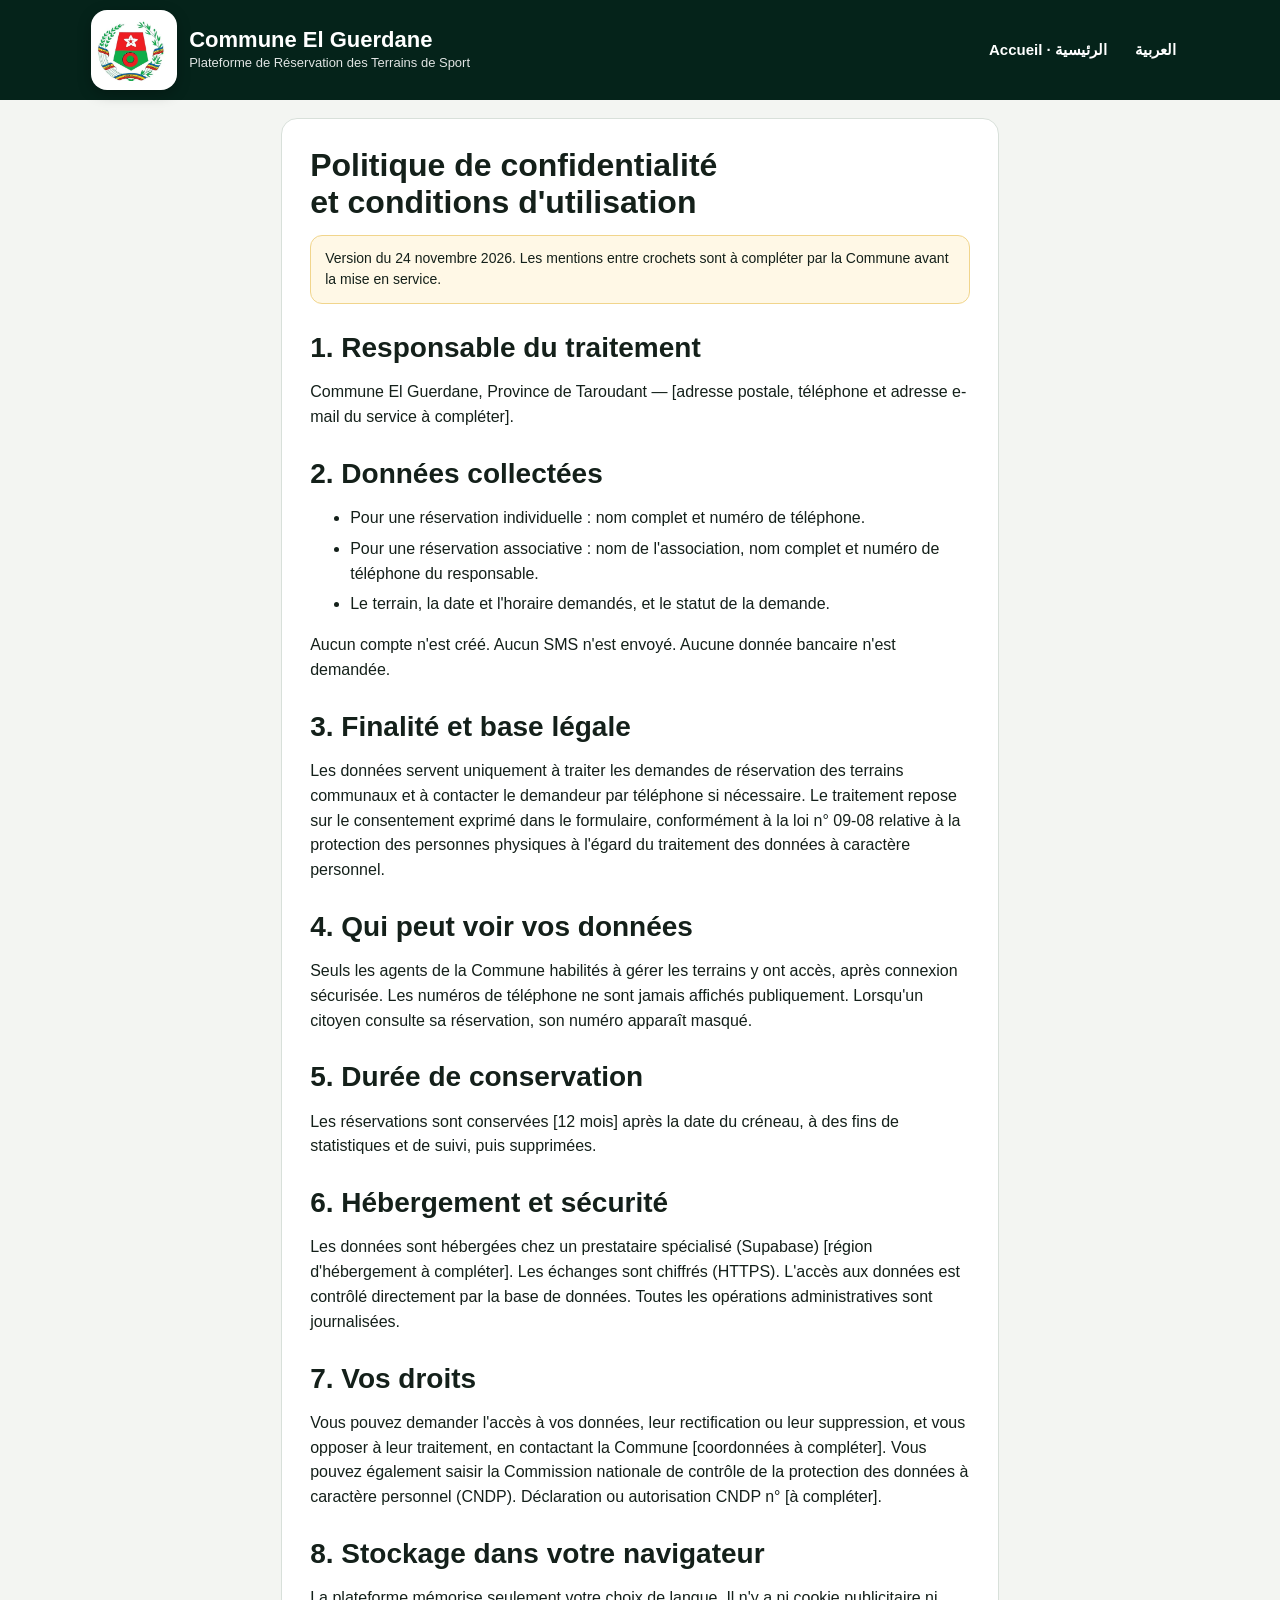
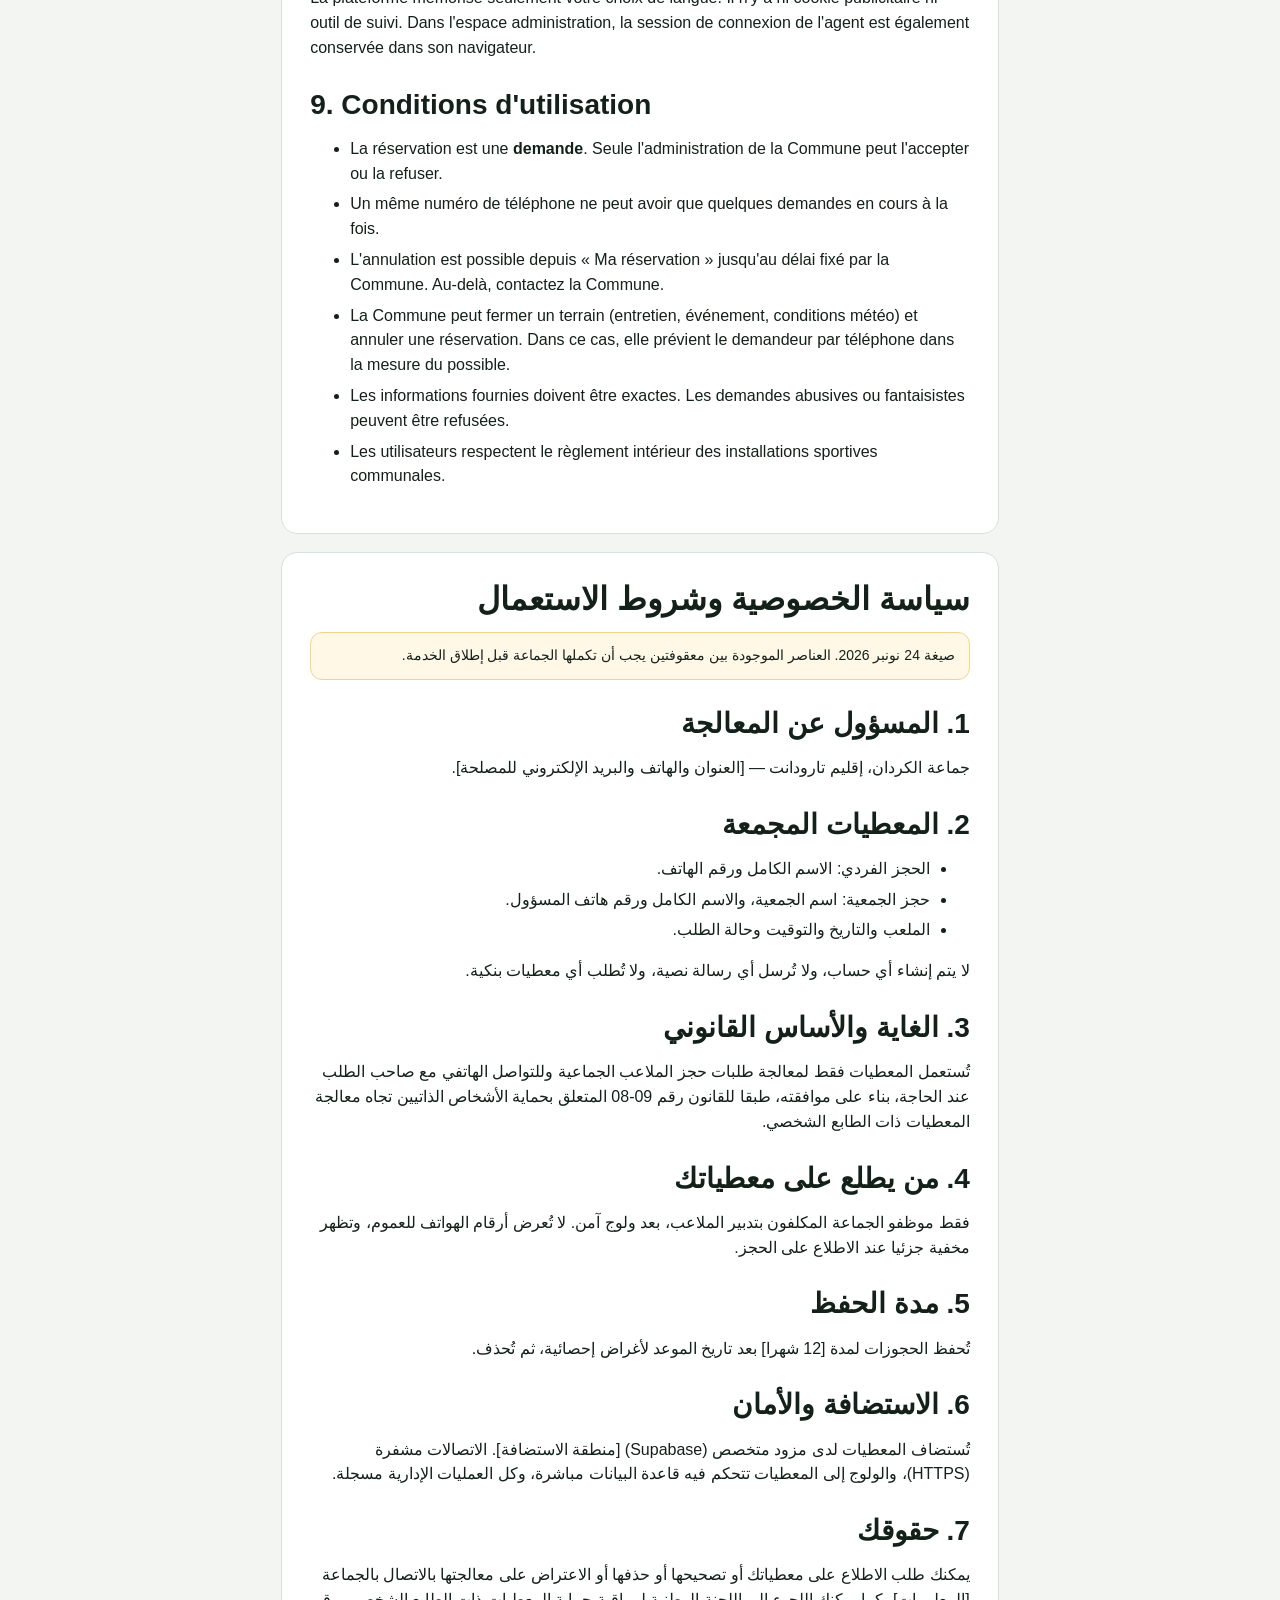
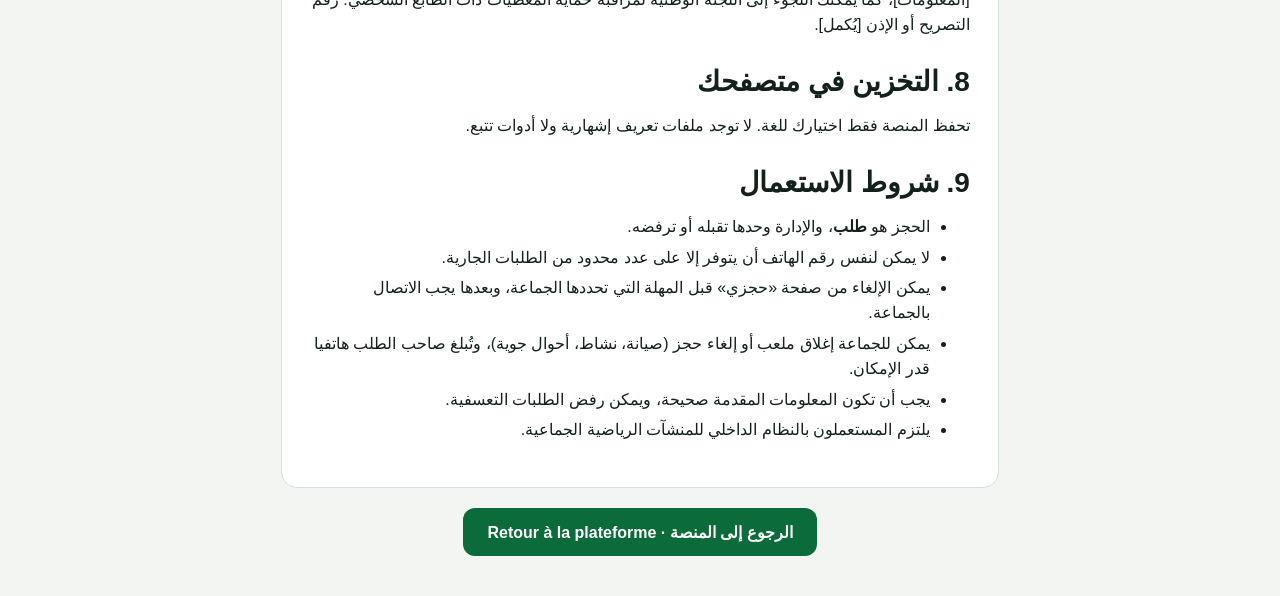
==== commit 8bc39455: "Add files via upload" ====
--- a/confidentialite.html
+++ b/confidentialite.html
@@ -61,7 +61,7 @@
 <div class="card lang-ar" id="ar" lang="ar" dir="rtl">
 <h1>سياسة الخصوصية وشروط الاستعمال</h1>
 <p class="note small">صيغة 24 نونبر 2026. العناصر الموجودة بين معقوفتين يجب أن تكملها الجماعة قبل إطلاق الخدمة.</p>
-<h2>1. المسؤول عن المعالجة</h2><p>جماعة الگيردان، إقليم تارودانت — [العنوان والهاتف والبريد الإلكتروني للمصلحة].</p>
+<h2>1. المسؤول عن المعالجة</h2><p>جماعة الكردان، إقليم تارودانت — [العنوان والهاتف والبريد الإلكتروني للمصلحة].</p>
 <h2>2. المعطيات المجمعة</h2><ul><li>الحجز الفردي: الاسم الكامل ورقم الهاتف.</li><li>حجز الجمعية: اسم الجمعية، والاسم الكامل ورقم هاتف المسؤول.</li><li>الملعب والتاريخ والتوقيت وحالة الطلب.</li></ul><p>لا يتم إنشاء أي حساب، ولا تُرسل أي رسالة نصية، ولا تُطلب أي معطيات بنكية.</p>
 <h2>3. الغاية والأساس القانوني</h2><p>تُستعمل المعطيات فقط لمعالجة طلبات حجز الملاعب الجماعية وللتواصل الهاتفي مع صاحب الطلب عند الحاجة، بناء على موافقته، طبقا للقانون رقم 09-08 المتعلق بحماية الأشخاص الذاتيين تجاه معالجة المعطيات ذات الطابع الشخصي.</p>
 <h2>4. من يطلع على معطياتك</h2><p>فقط موظفو الجماعة المكلفون بتدبير الملاعب، بعد ولوج آمن. لا تُعرض أرقام الهواتف للعموم، وتظهر مخفية جزئيا عند الاطلاع على الحجز.</p>
